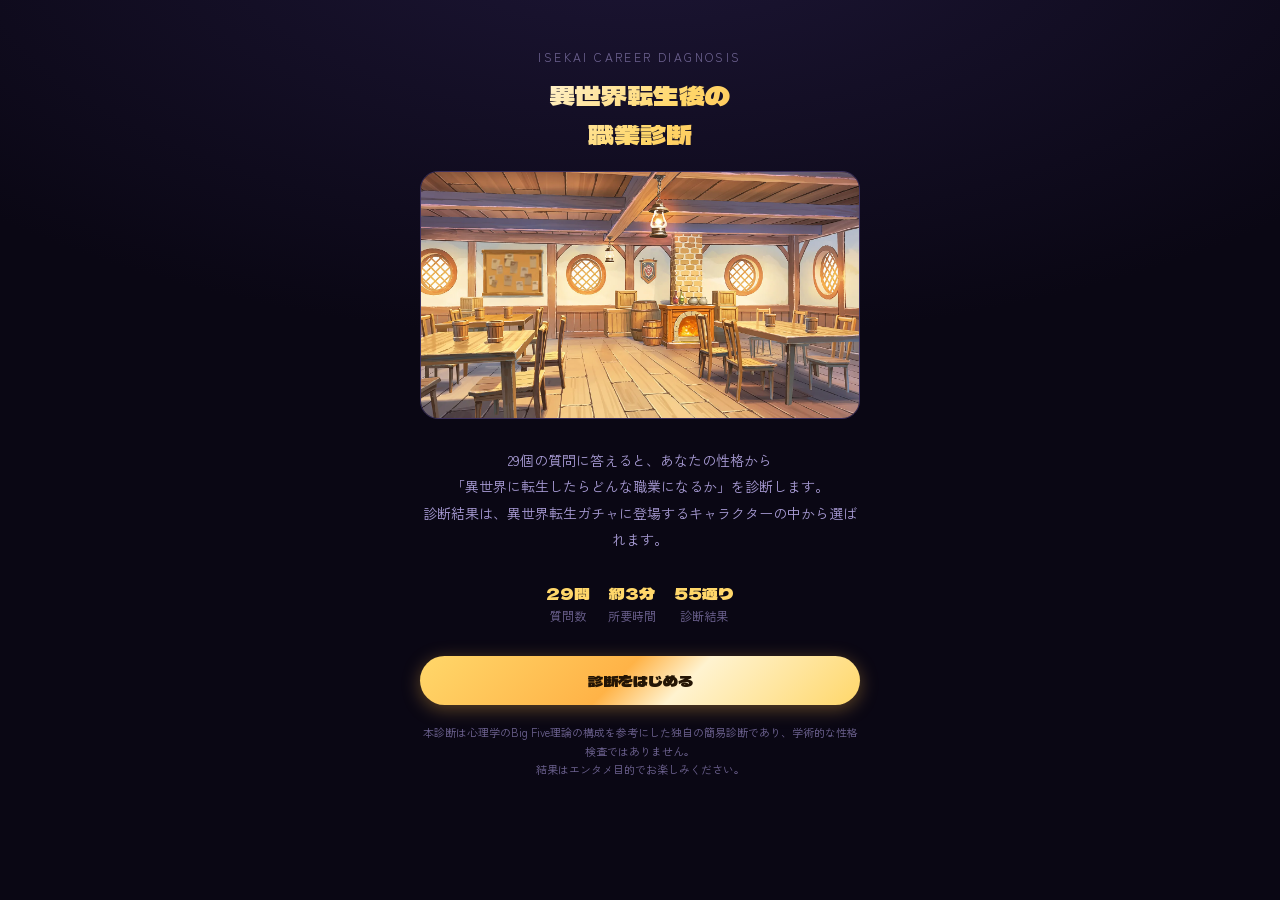
==== index.html @ ce890795 "Initial commit: 異世界転生後の職業診断サイト 29問のBig Five簡易診断に答えると、異世界転生ガチャの53キャラ+特殊2体の中から 性格に最も近いキャラが選ばれる。RPG会話形式" ====
<!DOCTYPE html>
<html lang="ja">
<head>
<meta charset="UTF-8">
<meta name="viewport" content="width=device-width, initial-scale=1, viewport-fit=cover">
<title>異世界転生後の職業診断</title>
<meta name="description" content="29の質問に答えて、あなたが異世界に転生したらどんな職業になるかを診断します。">
<link rel="preconnect" href="https://fonts.googleapis.com">
<link href="https://fonts.googleapis.com/css2?family=Dela+Gothic+One&family=Shippori+Mincho:wght@500;700;800&family=Zen+Kaku+Gothic+New:wght@400;700&display=swap" rel="stylesheet">
<link rel="stylesheet" href="css/style.css">
</head>
<body>
<div class="wrap">

  <!-- ==================== イントロ画面 ==================== -->
  <section id="screen-intro">
    <div class="intro-eyebrow">ISEKAI CAREER DIAGNOSIS</div>
    <h1 class="intro-title">異世界転生後の<br>職業診断</h1>
    <div class="intro-frame"><img src="images/bg-guild.webp" alt=""></div>
    <p class="intro-lead">
      29個の質問に答えると、あなたの性格から<br>
      「異世界に転生したらどんな職業になるか」を診断します。<br>
      診断結果は、異世界転生ガチャに登場するキャラクターの中から選ばれます。
    </p>
    <div class="intro-meta">
      <div><b>29問</b>質問数</div>
      <div><b>約3分</b>所要時間</div>
      <div><b>55通り</b>診断結果</div>
    </div>
    <button id="btnStart" class="gold-btn" style="width:100%;">診断をはじめる</button>
    <p class="intro-note">
      本診断は心理学のBig Five理論の構成を参考にした独自の簡易診断であり、学術的な性格検査ではありません。<br>
      結果はエンタメ目的でお楽しみください。
    </p>
  </section>

  <!-- ==================== 診断回答画面 ==================== -->
  <section id="screen-quiz" hidden>
    <div class="mural-bar">
      <img src="images/mural.webp" alt="">
      <div class="mural-reveal"><img src="images/mural.webp" alt=""></div>
      <div class="mural-count"><span id="quizProgressNum">0</span> / <span id="quizProgressTotal">29</span></div>
    </div>

    <div class="stage">
      <img class="stage-bg" src="images/bg-guild.webp" alt="">
      <button id="stageBack" class="stage-back" disabled aria-label="前の設問に戻る">←</button>
      <div class="stage-qno">Q<span id="quizNo">1</span></div>
      <div class="stage-char-box" id="stageCharBox"></div>
    </div>

    <div class="dialogue-box">
      <span class="dialogue-name" id="dialogueName">―</span>
      <p class="dialogue-text" id="dialogueText"></p>
    </div>

    <div class="answer-area">
      <div class="slider-wrap">
        <div class="slider-labels"><span>あてはまらない</span><span>あてはまる</span></div>
        <div class="slider-dots" id="sliderDots">
          <div class="slider-track"></div>
          <div class="slider-fill" id="sliderFill"></div>
        </div>
      </div>
    </div>
    <div class="special-row">
      <button id="btnDontKnow" class="ghost-btn">わからない</button>
      <button id="btnSkip" class="ghost-btn">スキップ</button>
    </div>
  </section>

  <!-- ==================== 結果画面 ==================== -->
  <section id="screen-result" hidden>
    <div class="result-shared-banner" id="resultSharedBanner" hidden>
      これは共有された診断結果です <button id="btnTryMyself" class="ghost-btn">自分も診断する</button>
    </div>

    <div class="brand">異世界転生後の職業診断</div>

    <div class="intro">
      <div class="lead">あなたの転生キャラは</div>
      <div class="charname" id="resultCharName"></div>
    </div>

    <div class="char-portrait">
      <img id="resultPortraitImg" src="" alt="">
    </div>

    <div class="rank-note" id="rankNote">ランクは特性の強さを表すものであり、優劣ではありません。</div>

    <div class="char-factors" id="charFactorsBlock"></div>

    <div class="story">
      <h2>キャラクターストーリー</h2>
      <p id="resultStory"></p>
    </div>

    <div class="yours" id="yoursBlock">
      <div class="lead">あなたの結果</div>
      <div id="yoursFactorBlocks"></div>
    </div>

    <div class="catchphrase">
      <div class="lead">あなたの性格を一言で表すと</div>
      <div class="phrase" id="resultCatchphrase">―</div>
    </div>

    <div class="cta">
      <button id="btnShare" class="btn btn-share">結果をシェアする</button>
      <a id="gachaCta" class="btn btn-gacha" href="#" target="_blank" rel="noopener">
        <b>異世界には他にもいろいろなキャラがいます</b>
        <span>ガチャで運試ししてみませんか？</span>
      </a>
      <div class="cta-note">シェアすると結果のURLも一緒に共有されます</div>
    </div>

    <div class="cta" style="margin-top:14px;">
      <button id="btnRetry" class="btn btn-share">もう一度診断する</button>
    </div>
  </section>

</div>

<script src="js/engine.js"></script>
<script src="js/quiz.js"></script>
<script src="js/result.js"></script>
<script src="js/main.js"></script>
</body>
</html>
---- css/style.css ----
:root {
  --bg-0: #0a0714;
  --bg-1: #150f26;
  --bg-2: #1d1636;
  --card: #1a1330;
  --card-2: #221a3d;
  --border: #3a2f5c;
  --border-soft: #2a2248;
  --text: #f1ecff;
  --text-sub: #a99cd6;
  --text-dim: #6f6493;
  --gold: #ffd76a;
  --gold-2: #ffb347;
  --violet: #a855f7;
  --violet-2: #7c3aed;
  --font-display: "Dela Gothic One", "Zen Kaku Gothic New", sans-serif;
  --font-body: "Zen Kaku Gothic New", -apple-system, BlinkMacSystemFont, "Hiragino Sans", "Yu Gothic", sans-serif;
}
* { box-sizing: border-box; }
html, body { height: 100%; }
body {
  margin: 0;
  font-family: var(--font-body);
  background: radial-gradient(ellipse 120% 80% at 50% -10%, var(--bg-2), var(--bg-0) 60%);
  color: var(--text);
  min-height: 100vh;
}
.wrap { max-width: 480px; margin: 0 auto; padding: 0 0 40px; position: relative; }
[hidden] { display: none !important; }
button { font-family: inherit; cursor: pointer; }
a { color: inherit; }

/* ==================== 共通パーツ ==================== */
.gold-btn {
  display: inline-flex; align-items: center; justify-content: center; gap: 6px;
  font-family: var(--font-display); font-weight: 400; font-size: 15px;
  padding: 14px 28px; border-radius: 999px; border: none;
  background: linear-gradient(135deg, var(--gold) 0%, var(--gold-2) 45%, #fff3d0 60%, var(--gold) 100%);
  color: #241505; box-shadow: 0 4px 18px rgba(255, 183, 71, 0.35);
  transition: transform 120ms ease, box-shadow 120ms ease;
}
.gold-btn:hover { transform: translateY(-1px); box-shadow: 0 6px 22px rgba(255, 183, 71, 0.45); }
.gold-btn:active { transform: translateY(0); }
.ghost-btn {
  display: inline-flex; align-items: center; justify-content: center; gap: 6px;
  font-size: 13px; padding: 10px 18px; border-radius: 999px;
  border: 1px solid var(--border); background: rgba(255,255,255,0.03); color: var(--text-sub);
  transition: border-color 120ms ease, color 120ms ease, background 120ms ease;
}
.ghost-btn:hover { border-color: var(--gold); color: var(--gold); background: rgba(255,215,106,0.08); }

/* ==================== イントロ画面 ==================== */
#screen-intro { padding: 48px 20px 40px; text-align: center; }
.intro-eyebrow { font-size: 12px; letter-spacing: 0.2em; color: var(--text-dim); margin-bottom: 10px; }
.intro-title {
  font-family: var(--font-display); font-weight: 400; font-size: 26px; line-height: 1.5;
  margin: 0 0 18px;
  background: linear-gradient(135deg, #fff 10%, var(--gold) 55%, var(--gold-2) 90%);
  -webkit-background-clip: text; background-clip: text; -webkit-text-fill-color: transparent;
}
.intro-lead { color: var(--text-sub); font-size: 14px; line-height: 1.9; margin: 0 0 28px; }
.intro-frame {
  border-radius: 18px; overflow: hidden; border: 1px solid var(--border);
  margin: 0 0 28px; aspect-ratio: 16/9; background: var(--card);
}
.intro-frame img { width: 100%; height: 100%; object-fit: cover; display: block; }
.intro-meta { display: flex; justify-content: center; gap: 18px; margin: 0 0 32px; color: var(--text-dim); font-size: 12px; }
.intro-meta b { color: var(--gold); font-family: var(--font-display); font-weight: 400; display: block; font-size: 16px; margin-bottom: 2px; }
.intro-note { margin-top: 18px; font-size: 11px; color: var(--text-dim); line-height: 1.7; }

/* ==================== 診断回答画面 ==================== */
#screen-quiz { position: relative; }
.mural-bar {
  position: relative; height: 46px; overflow: hidden;
  border-bottom: 1px solid var(--border-soft); background: #100c1e;
}
.mural-bar img {
  position: absolute; inset: 0; width: 100%; height: 100%; object-fit: cover;
  filter: brightness(0.35) saturate(0.6);
}
.mural-bar .mural-reveal {
  position: absolute; inset: 0; width: 100%; height: 100%; overflow: hidden;
  transition: clip-path 420ms ease-out;
}
.mural-bar .mural-reveal img { position: static; filter: none; }
.mural-bar .mural-count {
  position: absolute; right: 10px; bottom: 3px; font-size: 10px; color: var(--text-dim);
  font-variant-numeric: tabular-nums; text-shadow: 0 1px 3px #000;
}

.stage {
  position: relative; width: 100%; aspect-ratio: 3/4; max-height: 58vh;
  background: #1d1735; overflow: hidden;
}
.stage-bg { position: absolute; inset: 0; width: 100%; height: 100%; object-fit: cover; }
.stage-char-box { position: absolute; left: 50%; bottom: 0; width: 58%; height: 82%; transform: translateX(-50%); }
.stage-char {
  position: absolute; inset: 0; width: 100%; height: 100%;
  object-fit: cover; object-position: top center;
  filter: drop-shadow(0 12px 20px rgba(0,0,0,0.45));
  opacity: 0; transition: opacity 260ms ease;
}
.stage-char.show { opacity: 1; }
.stage-back {
  position: absolute; top: 10px; left: 10px; z-index: 2;
  width: 34px; height: 34px; border-radius: 50%;
  background: rgba(10,7,20,0.55); border: 1px solid var(--border-soft); color: var(--text);
  display: flex; align-items: center; justify-content: center; font-size: 16px;
  transition: opacity 120ms ease, border-color 120ms ease;
}
.stage-back:hover { border-color: var(--gold); color: var(--gold); }
.stage-back:disabled { opacity: 0.25; pointer-events: none; }
.stage-qno {
  position: absolute; top: 10px; right: 10px; z-index: 2;
  font-size: 11px; color: var(--text-sub); background: rgba(10,7,20,0.55);
  border: 1px solid var(--border-soft); border-radius: 999px; padding: 5px 11px;
  font-variant-numeric: tabular-nums;
}

.dialogue-box {
  position: relative; margin: -34px 14px 0; z-index: 3;
  border-radius: 14px; border: 1px solid var(--gold-2);
  background: linear-gradient(180deg, rgba(21,15,38,0.96), rgba(10,7,20,0.98));
  box-shadow: 0 10px 30px rgba(0,0,0,0.5), inset 0 0 0 1px rgba(255,215,106,0.15);
  padding: 14px 16px 16px;
}
.dialogue-name {
  display: inline-block; font-family: var(--font-display); font-weight: 400; font-size: 12px;
  color: var(--gold); background: rgba(255,215,106,0.1); border: 1px solid rgba(255,215,106,0.3);
  border-radius: 6px; padding: 3px 10px; margin-bottom: 8px;
}
.dialogue-text { font-size: 15px; line-height: 1.8; min-height: 3.6em; margin: 0; }
.dialogue-text .caret { opacity: 0.6; animation: blink 900ms step-start infinite; }
@keyframes blink { 50% { opacity: 0; } }

.answer-area { padding: 18px 16px 8px; }
.slider-wrap { padding: 4px 6px 0; }
.slider-labels { display: flex; justify-content: space-between; font-size: 11px; color: var(--text-dim); margin-bottom: 10px; }
.slider-dots { position: relative; display: flex; justify-content: space-between; align-items: center; height: 40px; }
.slider-track { position: absolute; left: 4px; right: 4px; top: 50%; height: 2px; background: var(--border); transform: translateY(-50%); }
.slider-fill { position: absolute; left: 4px; top: 50%; height: 2px; background: linear-gradient(90deg, var(--violet-2), var(--gold)); transform: translateY(-50%); transition: width 160ms ease; }
.slider-dot {
  position: relative; z-index: 1; width: 26px; height: 26px; border-radius: 50%;
  border: 2px solid var(--border); background: var(--card-2); transition: all 140ms ease;
}
.slider-dot:hover { border-color: var(--gold-2); }
.slider-dot.selected { border-color: var(--gold); background: radial-gradient(circle, var(--gold), var(--gold-2)); box-shadow: 0 0 12px rgba(255,215,106,0.6); transform: scale(1.15); }

.special-row { display: flex; justify-content: space-between; padding: 16px 16px 6px; gap: 10px; }
.special-row button { flex: 1; font-size: 12px; padding: 10px 8px; }

/* ==================== 結果画面 ====================
   results_page_mockup.html のトーン・レイアウトに準拠。
   このセクション専用のトークンなので #screen-result 配下にスコープする。 */
#screen-result {
  --r-bg-deep: #0D0E1E;
  --r-surface: #1E2142;
  --r-surface-line: #33356A;
  --r-text: #F0EDE4;
  --r-text-dim: #9691B8;
  --r-gold: #D4A34E;
  --r-gold-soft: #E9C87C;
  --r-c-open: #9B7EDE;
  --r-c-cons: #E0A93A;
  --r-c-extr: #E1735C;
  --r-c-agree: #4FB3A0;
  --r-c-sens: #D66FA0;
  --font-serif: "Shippori Mincho", serif;
  padding: 0 20px 60px;
  color: var(--r-text);
}
#screen-result .result-shared-banner {
  margin: 0 -20px 18px; padding: 10px 16px; text-align: center; font-size: 12px;
  background: rgba(168,85,247,0.12); border-bottom: 1px solid var(--r-surface-line); color: var(--r-text-dim);
}
#screen-result .result-shared-banner button { margin-left: 8px; }

#screen-result .brand {
  font-size: 12px; letter-spacing: 0.12em; color: var(--r-text-dim); text-align: center; margin: 24px 0 28px;
}

#screen-result .intro { text-align: center; margin-bottom: 6px; }
#screen-result .intro .lead { font-size: 14px; color: var(--r-text-dim); margin-bottom: 6px; }
#screen-result .charname {
  font-family: var(--font-serif); font-weight: 800; font-size: 28px; letter-spacing: 0.02em; line-height: 1.4;
  background: linear-gradient(120deg, var(--r-gold-soft), var(--r-gold) 60%, #B9863A);
  -webkit-background-clip: text; background-clip: text; -webkit-text-fill-color: transparent;
}
#screen-result .charname .job-title {
  display: block; font-family: var(--font-body); font-weight: 400; font-size: 13px; letter-spacing: 0;
  color: var(--r-text-dim); -webkit-text-fill-color: var(--r-text-dim); background: none; margin-bottom: 4px;
}

#screen-result .char-portrait {
  margin-top: 22px; width: 100%; height: 230px; border-radius: 12px;
  background: linear-gradient(155deg, rgba(212,163,78,.18), rgba(155,126,222,.10)), var(--r-surface);
  border: 1px solid var(--r-surface-line);
  display: flex; align-items: flex-end; justify-content: center;
  overflow: hidden; position: relative;
}
#screen-result .char-portrait img { height: 100%; width: auto; max-width: 90%; object-fit: contain; object-position: bottom; }

#screen-result .rank-note {
  margin-top: 14px; font-size: 11.5px; line-height: 1.6; color: var(--r-text-dim);
  padding: 10px 12px; border-left: 2px solid var(--r-surface-line);
}

#screen-result .char-factors { margin-top: 20px; display: flex; flex-direction: column; gap: 18px; }
#screen-result .gauge-row .g-top { display: flex; justify-content: space-between; align-items: baseline; font-size: 12.5px; margin-bottom: 5px; }
#screen-result .gauge-row .g-label { color: var(--r-text-dim); }
#screen-result .gauge-row .g-rank { font-family: var(--font-serif); font-weight: 700; font-size: 13px; opacity: 0.85; }
#screen-result .gauge-row .g-flavor { margin-top: 8px; font-size: 13px; line-height: 1.65; opacity: 0.88; padding-left: 2px; }
#screen-result .g-track { height: 9px; border-radius: 6px; background: rgba(255,255,255,0.06); overflow: hidden; position: relative; }
#screen-result .g-fill { height: 100%; border-radius: 6px; width: 0%; transition: width 900ms cubic-bezier(.2,.8,.25,1); position: relative; }
#screen-result .g-fill::after { content: ""; position: absolute; inset: 0; box-shadow: 0 0 10px 1px currentColor; opacity: 0.55; }
#screen-result .open  .g-fill, #screen-result .fb-open  .g-fill { background: linear-gradient(90deg,#6C51A8, var(--r-c-open));  color: var(--r-c-open); }
#screen-result .cons  .g-fill, #screen-result .fb-cons  .g-fill { background: linear-gradient(90deg,#9C7420, var(--r-c-cons));  color: var(--r-c-cons); }
#screen-result .extr  .g-fill, #screen-result .fb-extr  .g-fill { background: linear-gradient(90deg,#A3452F, var(--r-c-extr));  color: var(--r-c-extr); }
#screen-result .agree .g-fill, #screen-result .fb-agree .g-fill { background: linear-gradient(90deg,#2C7A6D, var(--r-c-agree)); color: var(--r-c-agree); }
#screen-result .sens  .g-fill, #screen-result .fb-sens  .g-fill { background: linear-gradient(90deg,#A03D71, var(--r-c-sens));  color: var(--r-c-sens); }
#screen-result .fb-open  .fb-rank { color: var(--r-c-open); }
#screen-result .fb-cons  .fb-rank { color: var(--r-c-cons); }
#screen-result .fb-extr  .fb-rank { color: var(--r-c-extr); }
#screen-result .fb-agree .fb-rank { color: var(--r-c-agree); }
#screen-result .fb-sens  .fb-rank { color: var(--r-c-sens); }

#screen-result .story {
  margin-top: 34px; background: var(--r-surface); border: 1px solid var(--r-surface-line);
  border-radius: 14px; padding: 20px 18px; position: relative;
}
#screen-result .story::before {
  content: ""; position: absolute; left: 18px; right: 18px; top: 0; height: 1px;
  background: linear-gradient(90deg, transparent, var(--r-gold), transparent); opacity: 0.5;
}
#screen-result .story h2 { font-family: var(--font-serif); font-size: 14px; color: var(--r-gold-soft); letter-spacing: .08em; margin: 0 0 12px; }
#screen-result .story p { font-size: 14.5px; line-height: 2; opacity: 0.95; margin: 0; }

#screen-result .yours { margin-top: 40px; }
#screen-result .yours .lead { font-size: 14px; color: var(--r-text-dim); text-align: center; margin-bottom: 22px; }
#screen-result .factor-block { margin-bottom: 22px; }
#screen-result .factor-block:last-child { margin-bottom: 0; }
#screen-result .fb-top { display: flex; justify-content: space-between; align-items: baseline; margin-bottom: 6px; }
#screen-result .fb-top .fb-label { font-size: 13.5px; color: var(--r-text-dim); }
#screen-result .fb-top .fb-rank { font-family: var(--font-serif); font-weight: 700; font-size: 13.5px; }
#screen-result .fb-comment { margin-top: 16px; display: flex; gap: 10px; align-items: flex-start; }
#screen-result .fb-avatar {
  flex: 0 0 34px; width: 34px; height: 34px; border-radius: 50%;
  background: var(--r-surface); border: 1px solid var(--r-surface-line);
  overflow: hidden;
}
#screen-result .fb-avatar img { width: 100%; height: 100%; object-fit: cover; object-position: top center; }
#screen-result .fb-bubble {
  position: relative; flex: 1; background: var(--r-surface); border: 1px solid var(--r-surface-line);
  border-radius: 4px 14px 14px 14px; padding: 12px 14px;
}
#screen-result .fb-bubble::before {
  content: ""; position: absolute; left: -7px; top: 10px; width: 0; height: 0;
  border-top: 7px solid transparent; border-bottom: 7px solid transparent; border-right: 7px solid var(--r-surface-line);
}
#screen-result .fb-bubble::after {
  content: ""; position: absolute; left: -6px; top: 10px; width: 0; height: 0;
  border-top: 7px solid transparent; border-bottom: 7px solid transparent; border-right: 7px solid var(--r-surface);
}
#screen-result .fb-bubble p { font-size: 14px; line-height: 1.7; margin: 0; }
#screen-result .fb-badge {
  display: inline-block; font-size: 10px; letter-spacing: .04em; color: var(--r-bg-deep);
  background: var(--r-gold-soft); border-radius: 20px; padding: 1px 8px; margin-bottom: 6px; font-weight: 700;
}

#screen-result .catchphrase { margin-top: 44px; text-align: center; }
#screen-result .catchphrase .lead { font-size: 13px; color: var(--r-text-dim); margin-bottom: 10px; }
#screen-result .catchphrase .phrase {
  font-family: var(--font-serif); font-weight: 800; font-size: 26px; line-height: 1.5; padding: 0 10px;
  background: linear-gradient(120deg, #fff, var(--r-gold-soft) 55%, var(--r-gold));
  -webkit-background-clip: text; background-clip: text; -webkit-text-fill-color: transparent;
}

#screen-result .cta { margin-top: 46px; display: flex; flex-direction: column; gap: 12px; }
#screen-result .btn {
  display: flex; align-items: center; justify-content: center; gap: 8px;
  padding: 15px; border-radius: 12px; font-size: 15px; font-weight: 700;
  text-decoration: none; cursor: pointer; border: none; font-family: var(--font-body);
}
#screen-result .btn-share { background: var(--r-surface); color: var(--r-text); border: 1px solid var(--r-surface-line); }
#screen-result .btn-gacha {
  flex-direction: column; gap: 3px; padding: 13px 15px;
  background: linear-gradient(120deg, var(--r-gold-soft), var(--r-gold) 70%); color: #241605;
}
#screen-result .btn-gacha b { font-size: 14.5px; font-weight: 800; }
#screen-result .btn-gacha span { font-size: 12px; font-weight: 500; opacity: 0.82; }
#screen-result .cta-note { text-align: center; font-size: 11px; color: var(--r-text-dim); margin-top: 4px; line-height: 1.6; }

@media (max-width: 380px) {
  .stage-char-box { width: 66%; }
  .intro-title { font-size: 22px; }
}
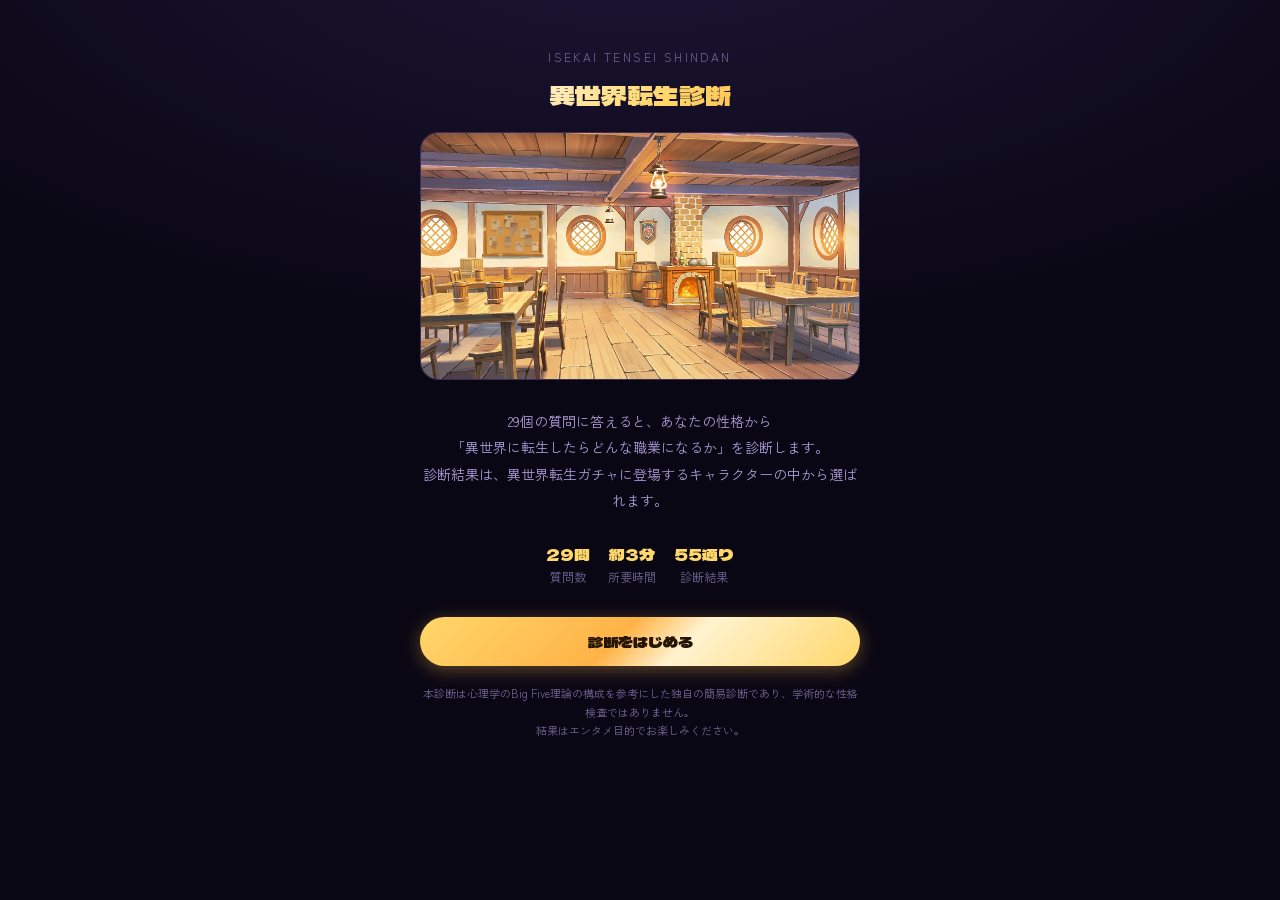
==== commit c9adbb12: "サイト名を短縮し、シェア画像カードを改善 - ブランド名を「異世界転生後の職業診断」→「異世界転生診断」に短縮   (title/OGP/シェアカード/結果画面の表記を統一。検索されやすさ・覚えやすさ" ====
--- a/index.html
+++ b/index.html
@@ -3,8 +3,20 @@
 <head>
 <meta charset="UTF-8">
 <meta name="viewport" content="width=device-width, initial-scale=1, viewport-fit=cover">
-<title>異世界転生後の職業診断</title>
-<meta name="description" content="29の質問に答えて、あなたが異世界に転生したらどんな職業になるかを診断します。">
+<title>異世界転生診断</title>
+<meta name="description" content="29の質問に答えるだけの「異世界転生診断」。あなたが異世界に転生したらどんな職業になるかがわかります。診断結果は異世界転生ガチャのキャラクターから選ばれます。">
+<!-- 以下のOGP/Twitterタグは、シェア結果URL(?s=...)へのクローラーアクセス時のみ
+     Cloudflare Workerが結果に応じた内容に書き換える。既定値はサイト全体の代表値。 -->
+<meta property="og:type" content="website">
+<meta property="og:site_name" content="異世界転生診断">
+<meta property="og:url" content="https://isekai-tensei-shindan.com/">
+<meta property="og:title" content="異世界転生診断">
+<meta property="og:description" content="29の質問に答えるだけの「異世界転生診断」。あなたが異世界に転生したらどんな職業になるかがわかります。">
+<meta property="og:image" content="https://isekai-tensei-shindan.com/images/bg-guild.webp">
+<meta name="twitter:card" content="summary_large_image">
+<meta name="twitter:title" content="異世界転生診断">
+<meta name="twitter:description" content="29の質問に答えるだけの「異世界転生診断」。あなたが異世界に転生したらどんな職業になるかがわかります。">
+<meta name="twitter:image" content="https://isekai-tensei-shindan.com/images/bg-guild.webp">
 <link rel="preconnect" href="https://fonts.googleapis.com">
 <link href="https://fonts.googleapis.com/css2?family=Dela+Gothic+One&family=Shippori+Mincho:wght@500;700;800&family=Zen+Kaku+Gothic+New:wght@400;700&display=swap" rel="stylesheet">
 <link rel="stylesheet" href="css/style.css">
@@ -14,8 +26,8 @@
 
   <!-- ==================== イントロ画面 ==================== -->
   <section id="screen-intro">
-    <div class="intro-eyebrow">ISEKAI CAREER DIAGNOSIS</div>
-    <h1 class="intro-title">異世界転生後の<br>職業診断</h1>
+    <div class="intro-eyebrow">ISEKAI TENSEI SHINDAN</div>
+    <h1 class="intro-title">異世界転生診断</h1>
     <div class="intro-frame"><img src="images/bg-guild.webp" alt=""></div>
     <p class="intro-lead">
       29個の質問に答えると、あなたの性格から<br>
@@ -75,7 +87,7 @@
       これは共有された診断結果です <button id="btnTryMyself" class="ghost-btn">自分も診断する</button>
     </div>
 
-    <div class="brand">異世界転生後の職業診断</div>
+    <div class="brand">異世界転生診断</div>
 
     <div class="intro">
       <div class="lead">あなたの転生キャラは</div>
@@ -124,6 +136,7 @@
 <script src="js/engine.js"></script>
 <script src="js/quiz.js"></script>
 <script src="js/result.js"></script>
+<script src="js/share-card.js"></script>
 <script src="js/main.js"></script>
 </body>
 </html>
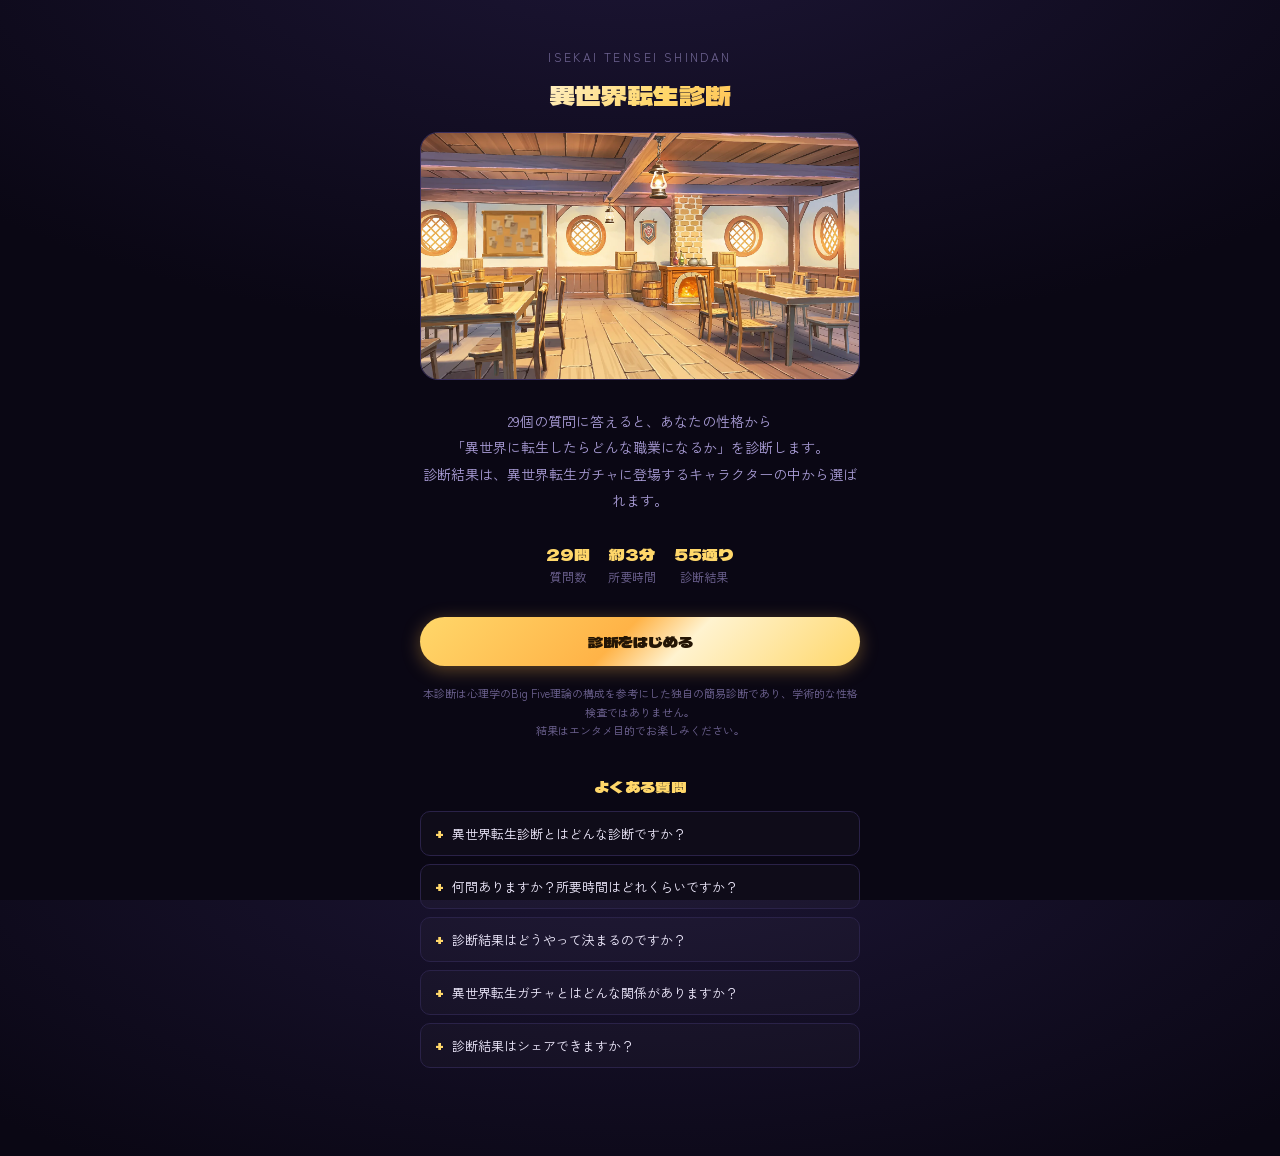
==== commit 3f81391b: "SEO対策一式を追加 - robots.txt・sitemap.xml（ルートURL1件のみ。共有結果URL(?s=...)は   重複コンテンツになるため意図的に含めない） - canonical " ====
--- a/index.html
+++ b/index.html
@@ -5,6 +5,14 @@
 <meta name="viewport" content="width=device-width, initial-scale=1, viewport-fit=cover">
 <title>異世界転生診断</title>
 <meta name="description" content="29の質問に答えるだけの「異世界転生診断」。あなたが異世界に転生したらどんな職業になるかがわかります。診断結果は異世界転生ガチャのキャラクターから選ばれます。">
+<!-- シェア結果URL(?s=...)はSNSでのプレビュー用にCloudflare Workerが動的に
+     OGPを書き換えるが、検索エンジンには「同じページの一表示」として扱わせたいので
+     canonicalは常にクエリ無しのルートを指す(結果URLが別ページとして重複インデックス
+     されるのを防ぐ) -->
+<link rel="canonical" href="https://isekai-tensei-shindan.com/">
+<link rel="icon" href="favicon.ico" sizes="any">
+<link rel="icon" href="images/favicon-32.png" type="image/png" sizes="32x32">
+<link rel="apple-touch-icon" href="images/apple-touch-icon.png">
 <!-- 以下のOGP/Twitterタグは、シェア結果URL(?s=...)へのクローラーアクセス時のみ
      Cloudflare Workerが結果に応じた内容に書き換える。既定値はサイト全体の代表値。 -->
 <meta property="og:type" content="website">
@@ -20,6 +28,69 @@
 <link rel="preconnect" href="https://fonts.googleapis.com">
 <link href="https://fonts.googleapis.com/css2?family=Dela+Gothic+One&family=Shippori+Mincho:wght@500;700;800&family=Zen+Kaku+Gothic+New:wght@400;700&display=swap" rel="stylesheet">
 <link rel="stylesheet" href="css/style.css">
+<!-- AdSenseサイト確認/Auto ads用。実際のリワード広告(H5 Games Ads)呼び出しは
+     js/ads.jsが結果表示直前に行う。ADSENSE_CLIENT_ID(js/ad-config.js)と揃えること -->
+<script async src="https://pagead2.googlesyndication.com/pagead/js/adsbygoogle.js?client=ca-pub-8202611626707436"
+     crossorigin="anonymous"></script>
+<!-- 構造化データ(検索結果でのリッチリザルト・サイト理解の補助用) -->
+<script type="application/ld+json">
+{
+  "@context": "https://schema.org",
+  "@type": "WebSite",
+  "name": "異世界転生診断",
+  "url": "https://isekai-tensei-shindan.com/",
+  "description": "29の質問に答えるだけの性格診断。あなたが異世界に転生したらどんな職業になるかがわかります。",
+  "inLanguage": "ja"
+}
+</script>
+<script type="application/ld+json">
+{
+  "@context": "https://schema.org",
+  "@type": "FAQPage",
+  "mainEntity": [
+    {
+      "@type": "Question",
+      "name": "異世界転生診断とはどんな診断ですか？",
+      "acceptedAnswer": {
+        "@type": "Answer",
+        "text": "29個の質問に答えると、あなたの性格から「異世界に転生したらどんな職業になるか」がわかる無料の簡易診断です。心理学のBig Five理論の構成を参考にした独自の診断で、学術的な性格検査ではありません。"
+      }
+    },
+    {
+      "@type": "Question",
+      "name": "何問ありますか？所要時間はどれくらいですか？",
+      "acceptedAnswer": {
+        "@type": "Answer",
+        "text": "全29問で、キャラクターが1問ずつ話しかけてくるRPGの会話のような形式で答えていきます。所要時間は約3分です。"
+      }
+    },
+    {
+      "@type": "Question",
+      "name": "診断結果はどうやって決まるのですか？",
+      "acceptedAnswer": {
+        "@type": "Answer",
+        "text": "回答から算出した5つの性格因子のスコアをもとに、最も近い性格のキャラクターが55通りの中から選ばれます。結果ページでは因子ごとのランクやキャラクターからのコメントも見られます。"
+      }
+    },
+    {
+      "@type": "Question",
+      "name": "異世界転生ガチャとはどんな関係がありますか？",
+      "acceptedAnswer": {
+        "@type": "Answer",
+        "text": "診断結果は、姉妹サイト「異世界転生ガチャ」に登場するキャラクターの中から選ばれます。ただし診断結果とガチャで実際に引けるキャラクターは連動しておらず、ガチャは完全ランダムの抽選です。"
+      }
+    },
+    {
+      "@type": "Question",
+      "name": "診断結果はシェアできますか？",
+      "acceptedAnswer": {
+        "@type": "Answer",
+        "text": "結果ページの「結果をシェアする」から、キャラクターと二つ名を含む画像付きでSNSに共有できます。共有されたリンクを開くと、同じ結果をそのまま確認できます。"
+      }
+    }
+  ]
+}
+</script>
 </head>
 <body>
 <div class="wrap">
@@ -44,6 +115,30 @@
       本診断は心理学のBig Five理論の構成を参考にした独自の簡易診断であり、学術的な性格検査ではありません。<br>
       結果はエンタメ目的でお楽しみください。
     </p>
+
+    <section class="faq" aria-labelledby="faqHeading">
+      <h2 id="faqHeading" class="faq-heading">よくある質問</h2>
+      <details class="faq-item">
+        <summary>異世界転生診断とはどんな診断ですか？</summary>
+        <p>29個の質問に答えると、あなたの性格から「異世界に転生したらどんな職業になるか」がわかる無料の簡易診断です。心理学のBig Five理論の構成を参考にした独自の診断で、学術的な性格検査ではありません。</p>
+      </details>
+      <details class="faq-item">
+        <summary>何問ありますか？所要時間はどれくらいですか？</summary>
+        <p>全29問で、キャラクターが1問ずつ話しかけてくるRPGの会話のような形式で答えていきます。所要時間は約3分です。</p>
+      </details>
+      <details class="faq-item">
+        <summary>診断結果はどうやって決まるのですか？</summary>
+        <p>回答から算出した5つの性格因子のスコアをもとに、最も近い性格のキャラクターが55通りの中から選ばれます。結果ページでは因子ごとのランクやキャラクターからのコメントも見られます。</p>
+      </details>
+      <details class="faq-item">
+        <summary>異世界転生ガチャとはどんな関係がありますか？</summary>
+        <p>診断結果は、姉妹サイト「異世界転生ガチャ」に登場するキャラクターの中から選ばれます。ただし診断結果とガチャで実際に引けるキャラクターは連動しておらず、ガチャは完全ランダムの抽選です。</p>
+      </details>
+      <details class="faq-item">
+        <summary>診断結果はシェアできますか？</summary>
+        <p>結果ページの「結果をシェアする」から、キャラクターと二つ名を含む画像付きでSNSに共有できます。共有されたリンクを開くと、同じ結果をそのまま確認できます。</p>
+      </details>
+    </section>
   </section>
 
   <!-- ==================== 診断回答画面 ==================== -->
@@ -131,12 +226,23 @@
     </div>
   </section>
 
+  <!-- ==================== 結果表示前の広告オーバーレイ ==================== -->
+  <div id="adOverlay" class="ad-overlay" hidden>
+    <div class="ad-overlay-inner">
+      <div class="ad-overlay-label">結果を準備しています…</div>
+      <div class="ad-progress-track"><div class="ad-progress-fill" id="adProgressFill"></div></div>
+      <div class="ad-overlay-note" id="adOverlayNote">広告のご協力で無料でご利用いただけます（あと<span id="adSeconds">4</span>秒）</div>
+    </div>
+  </div>
+
 </div>
 
 <script src="js/engine.js"></script>
 <script src="js/quiz.js"></script>
 <script src="js/result.js"></script>
 <script src="js/share-card.js"></script>
+<script src="js/ad-config.js"></script>
+<script src="js/ads.js"></script>
 <script src="js/main.js"></script>
 </body>
 </html>
--- a/css/style.css
+++ b/css/style.css
@@ -67,6 +67,24 @@
 .intro-meta { display: flex; justify-content: center; gap: 18px; margin: 0 0 32px; color: var(--text-dim); font-size: 12px; }
 .intro-meta b { color: var(--gold); font-family: var(--font-display); font-weight: 400; display: block; font-size: 16px; margin-bottom: 2px; }
 .intro-note { margin-top: 18px; font-size: 11px; color: var(--text-dim); line-height: 1.7; }
+
+.faq { margin-top: 36px; text-align: left; }
+.faq-heading {
+  font-family: var(--font-display); font-weight: 400; font-size: 15px; color: var(--gold);
+  text-align: center; margin: 0 0 14px; letter-spacing: 0.03em;
+}
+.faq-item {
+  border: 1px solid var(--border-soft); border-radius: 10px;
+  background: rgba(255,255,255,0.02); margin-bottom: 8px; overflow: hidden;
+}
+.faq-item summary {
+  cursor: pointer; padding: 12px 14px; font-size: 13px; color: var(--text);
+  list-style: none; display: flex; align-items: center; gap: 8px;
+}
+.faq-item summary::-webkit-details-marker { display: none; }
+.faq-item summary::before { content: "+"; color: var(--gold); font-family: var(--font-display); flex: 0 0 auto; }
+.faq-item[open] summary::before { content: "−"; }
+.faq-item p { margin: 0; padding: 0 14px 14px 36px; font-size: 12.5px; line-height: 1.8; color: var(--text-sub); }
 
 /* ==================== 診断回答画面 ==================== */
 #screen-quiz { position: relative; }
@@ -193,12 +211,14 @@
 
 #screen-result .char-portrait {
   margin-top: 22px; width: 100%; height: 230px; border-radius: 12px;
-  background: linear-gradient(155deg, rgba(212,163,78,.18), rgba(155,126,222,.10)), var(--r-surface);
+  background:
+    radial-gradient(circle at 50% 62%, rgba(233,200,124,0.38), rgba(233,200,124,0) 62%),
+    linear-gradient(155deg, rgba(212,163,78,.18), rgba(155,126,222,.10)), var(--r-surface);
   border: 1px solid var(--r-surface-line);
   display: flex; align-items: flex-end; justify-content: center;
   overflow: hidden; position: relative;
 }
-#screen-result .char-portrait img { height: 100%; width: auto; max-width: 90%; object-fit: contain; object-position: bottom; }
+#screen-result .char-portrait img { height: 100%; width: auto; max-width: 90%; object-fit: contain; object-position: bottom; position: relative; z-index: 1; }
 
 #screen-result .rank-note {
   margin-top: 14px; font-size: 11.5px; line-height: 1.6; color: var(--r-text-dim);
@@ -290,6 +310,22 @@
 #screen-result .btn-gacha span { font-size: 12px; font-weight: 500; opacity: 0.82; }
 #screen-result .cta-note { text-align: center; font-size: 11px; color: var(--r-text-dim); margin-top: 4px; line-height: 1.6; }
 
+/* ==================== 結果表示前の広告オーバーレイ ==================== */
+.ad-overlay {
+  position: fixed; inset: 0; z-index: 500;
+  background: rgba(10, 7, 20, 0.92);
+  display: flex; align-items: center; justify-content: center;
+  padding: 24px;
+}
+.ad-overlay-inner { width: 100%; max-width: 340px; text-align: center; }
+.ad-overlay-label {
+  font-family: var(--font-display); font-weight: 400; font-size: 15px; color: var(--text);
+  margin-bottom: 18px; letter-spacing: 0.02em;
+}
+.ad-progress-track { height: 8px; border-radius: 999px; background: var(--border-soft); overflow: hidden; }
+.ad-progress-fill { height: 100%; width: 0; border-radius: 999px; background: linear-gradient(90deg, var(--violet-2), var(--gold)); }
+.ad-overlay-note { margin-top: 14px; font-size: 12px; color: var(--text-dim); }
+
 @media (max-width: 380px) {
   .stage-char-box { width: 66%; }
   .intro-title { font-size: 22px; }
